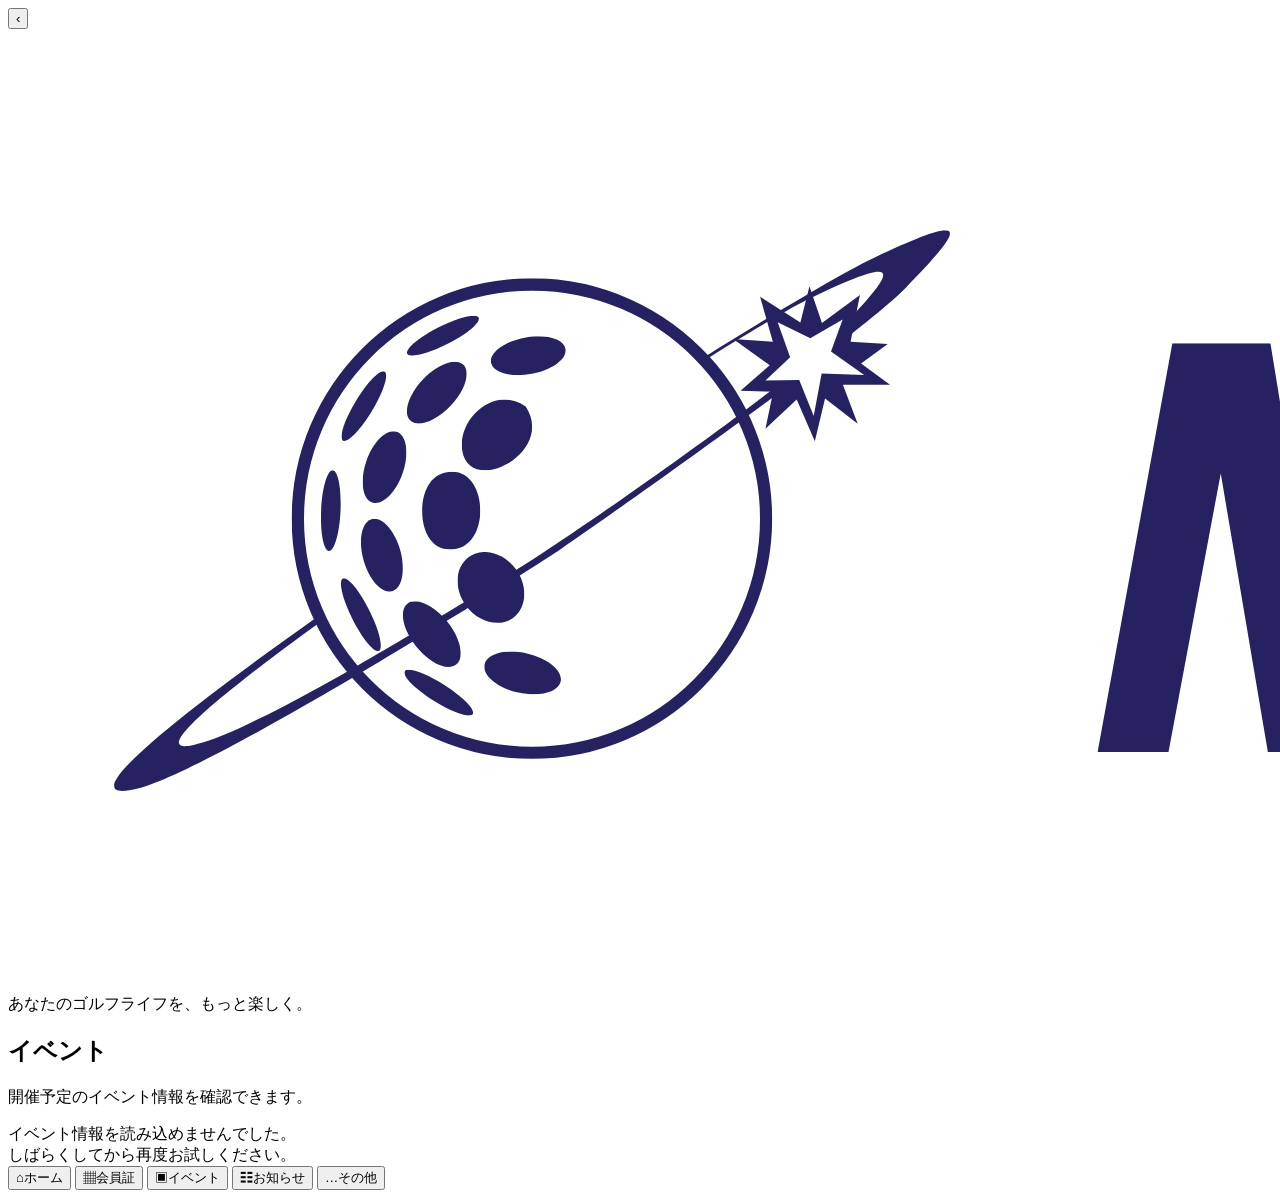
==== event.html @ 8817463b "イベント画面とイベントAPI接続を追加" ====
<!DOCTYPE html>
<html lang="ja">
<head>
  <meta charset="UTF-8" />
  <meta name="viewport" content="width=device-width, initial-scale=1.0" />
  <title>イベント｜METEO</title>

  <link rel="stylesheet" href="css/event.css" />
</head>
<body>
  <main class="app">
    <header class="page-header">
      <button class="back-btn" onclick="goHome()">‹</button>
      <img src="images/logo-horizontal.png" alt="METEO" class="logo" />
      <p class="tagline">あなたのゴルフライフを、もっと楽しく。</p>
    </header>

    <section class="title-section">
      <h1>イベント</h1>
      <p>開催予定のイベント情報を確認できます。</p>
    </section>

    <section id="eventArea" class="event-area">
      <div class="loading-card">イベント情報を読み込み中...</div>
    </section>
  </main>

  <nav class="bottom-nav">
    <button onclick="goHome()">⌂<span>ホーム</span></button>
    <button onclick="goQR()">▦<span>会員証</span></button>
    <button class="active">▣<span>イベント</span></button>
    <button onclick="goNews()">☷<span>お知らせ</span></button>
    <button onclick="goMore()">…<span>その他</span></button>
  </nav>

  <script src="js/event.js"></script>
</body>
</html>
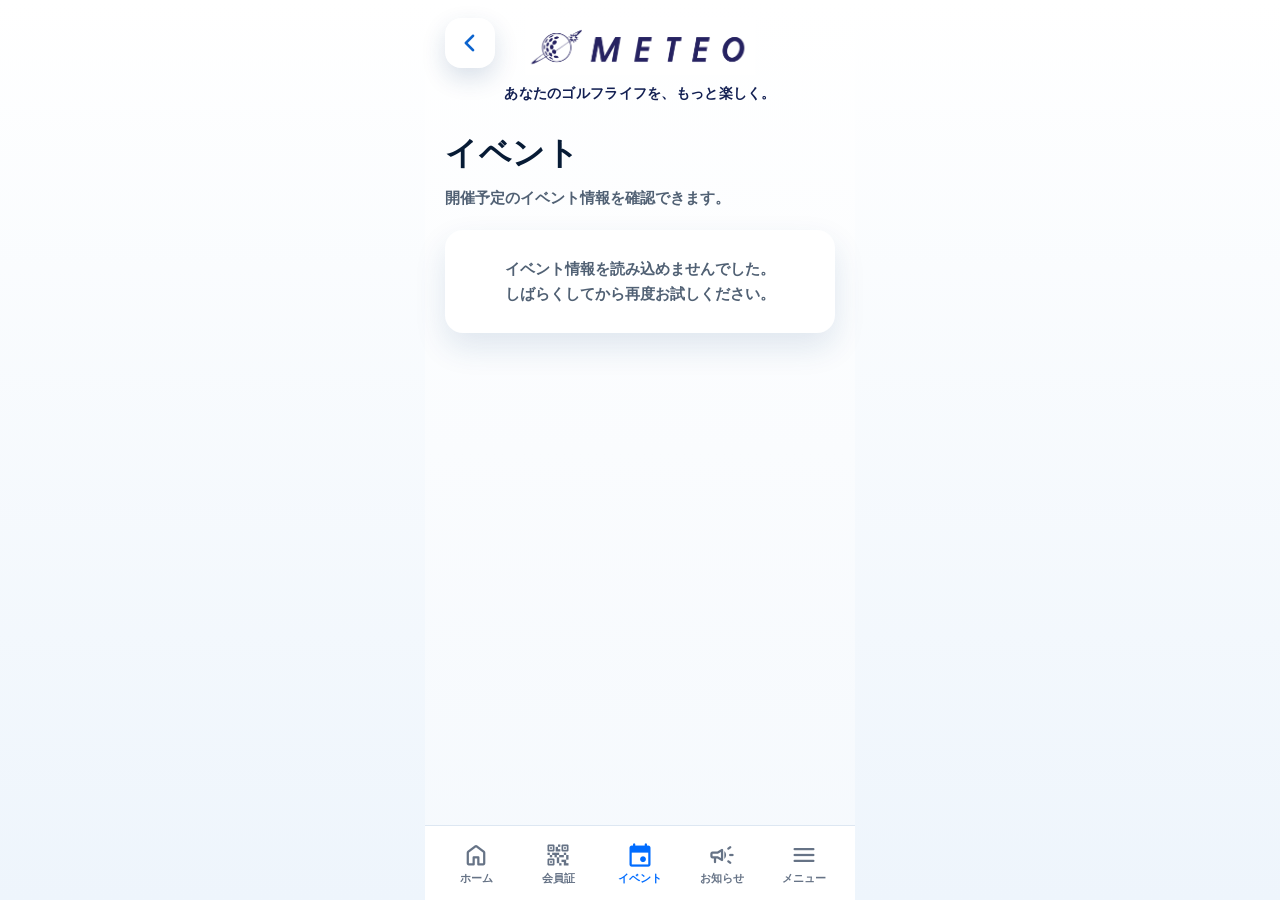
==== commit ea166c66: "戻るボタン修正" ====
--- a/event.html
+++ b/event.html
@@ -1,38 +1,65 @@
 <!DOCTYPE html>
 <html lang="ja">
 <head>
-  <meta charset="UTF-8" />
-  <meta name="viewport" content="width=device-width, initial-scale=1.0" />
-  <title>イベント｜METEO</title>
+  <meta charset="UTF-8">
+  <meta name="viewport" content="width=device-width, initial-scale=1.0, viewport-fit=cover">
+  <title>イベント | METEO</title>
+  <link rel="stylesheet" href="css/event.css">
+  <link href="https://fonts.googleapis.com/css2?family=Material+Symbols+Rounded" rel="stylesheet">
+</head>
 
-  <link rel="stylesheet" href="css/event.css" />
-</head>
 <body>
-  <main class="app">
-    <header class="page-header">
-      <button class="back-btn" onclick="goHome()">‹</button>
-      <img src="images/logo-horizontal.png" alt="METEO" class="logo" />
-      <p class="tagline">あなたのゴルフライフを、もっと楽しく。</p>
-    </header>
+<main class="app">
 
-    <section class="title-section">
-      <h1>イベント</h1>
-      <p>開催予定のイベント情報を確認できます。</p>
-    </section>
+  <header class="page-header">
+    <button class="back-btn" onclick="goHome()" aria-label="戻る">
+      <span class="material-symbols-rounded">chevron_left</span>
+    </button>
 
-    <section id="eventArea" class="event-area">
-      <div class="loading-card">イベント情報を読み込み中...</div>
-    </section>
-  </main>
+    <img src="images/logo-horizontal.png" alt="METEO" class="logo">
+    <p class="copy">あなたのゴルフライフを、もっと楽しく。</p>
+  </header>
+
+  <section class="page-title">
+    <h1>イベント</h1>
+    <p>開催予定のイベント情報を確認できます。</p>
+  </section>
+
+  <section id="eventArea" class="event-area">
+    <div class="loading-card">イベント情報を読み込み中...</div>
+  </section>
+
+  <div class="bottom-space"></div>
 
   <nav class="bottom-nav">
-    <button onclick="goHome()">⌂<span>ホーム</span></button>
-    <button onclick="goQR()">▦<span>会員証</span></button>
-    <button class="active">▣<span>イベント</span></button>
-    <button onclick="goNews()">☷<span>お知らせ</span></button>
-    <button onclick="goMore()">…<span>その他</span></button>
+    <button onclick="goHome()">
+      <span class="material-symbols-rounded">home</span>
+      <small>ホーム</small>
+    </button>
+
+    <button onclick="goQR()">
+      <span class="material-symbols-rounded">qr_code_2</span>
+      <small>会員証</small>
+    </button>
+
+    <button class="active" onclick="goEvent()">
+      <span class="material-symbols-rounded">event</span>
+      <small>イベント</small>
+    </button>
+
+    <button onclick="goNews()">
+      <span class="material-symbols-rounded">campaign</span>
+      <small>お知らせ</small>
+    </button>
+
+    <button onclick="goMore()">
+      <span class="material-symbols-rounded">menu</span>
+      <small>メニュー</small>
+    </button>
   </nav>
 
-  <script src="js/event.js"></script>
+</main>
+
+<script src="js/event.js"></script>
 </body>
 </html>
--- a/css/event.css
+++ b/css/event.css
@@ -0,0 +1,314 @@
+:root{
+  --blue:#0b63ce;
+  --deep:#073f9e;
+  --navy:#121f52;
+  --orange:#ff6b1a;
+  --text:#102033;
+  --muted:#657286;
+  --shadow:0 14px 32px rgba(16,62,120,.12);
+}
+
+*{
+  margin:0;
+  padding:0;
+  box-sizing:border-box;
+  -webkit-tap-highlight-color:transparent;
+}
+
+body{
+  min-height:100vh;
+  background:linear-gradient(180deg,#ffffff 0%,#eef5fc 100%);
+  color:var(--text);
+  font-family:-apple-system,BlinkMacSystemFont,"Yu Gothic","Meiryo",sans-serif;
+}
+
+button{
+  border:none;
+  background:none;
+  color:inherit;
+  font-family:inherit;
+  cursor:pointer;
+}
+
+.app{
+  width:100%;
+  max-width:430px;
+  min-height:100vh;
+  margin:0 auto;
+  padding:18px 20px 0;
+  background:linear-gradient(180deg,#ffffff 0%,#f5f9fd 100%);
+  position:relative;
+}
+
+.page-header{
+  position:relative;
+  text-align:center;
+  margin-bottom:28px;
+}
+
+.back-btn{
+  position:fixed;
+  left:calc(50% - 195px);
+  top:18px;
+  width:50px;
+  height:50px;
+  border-radius:16px;
+  background:#fff;
+  box-shadow:0 10px 24px rgba(16,62,120,.16);
+  display:flex;
+  align-items:center;
+  justify-content:center;
+  color:var(--blue);
+  z-index:999;
+}
+
+.back-btn .material-symbols-rounded{
+  font-size:36px;
+}
+
+.back-btn:active{
+  transform:scale(.96);
+}
+
+.logo{
+  width:230px;
+  max-width:78%;
+  display:block;
+  margin:0 auto;
+}
+
+.copy{
+  margin-top:8px;
+  color:var(--navy);
+  font-size:14px;
+  line-height:1.45;
+  font-weight:800;
+  letter-spacing:.02em;
+}
+
+.page-title{
+  margin-bottom:20px;
+}
+
+.page-title h1{
+  font-size:32px;
+  font-weight:900;
+  color:#071b35;
+  letter-spacing:.02em;
+  margin-bottom:10px;
+}
+
+.page-title p{
+  font-size:15px;
+  font-weight:800;
+  line-height:1.6;
+  color:#516174;
+}
+
+.event-area{
+  display:flex;
+  flex-direction:column;
+  gap:14px;
+}
+
+.loading-card,
+.empty-card{
+  border-radius:18px;
+  background:#fff;
+  box-shadow:var(--shadow);
+  padding:26px 20px;
+  text-align:center;
+  font-size:15px;
+  font-weight:800;
+  line-height:1.7;
+  color:#516174;
+}
+
+.event-card{
+  border-radius:20px;
+  background:#fff;
+  box-shadow:var(--shadow);
+  overflow:hidden;
+}
+
+.event-image-wrap{
+  position:relative;
+  width:100%;
+  height:150px;
+  background:linear-gradient(135deg,#06469f 0%,#0b63ce 52%,#4b97ef 100%);
+  overflow:hidden;
+}
+
+.event-image{
+  width:100%;
+  height:100%;
+  object-fit:cover;
+  display:block;
+}
+
+.event-image-placeholder{
+  width:100%;
+  height:100%;
+  display:flex;
+  align-items:center;
+  justify-content:center;
+  color:#fff;
+  font-size:28px;
+  font-weight:900;
+  letter-spacing:.14em;
+}
+
+.event-badge{
+  position:absolute;
+  left:14px;
+  top:14px;
+  padding:6px 12px;
+  border-radius:999px;
+  background:rgba(255,255,255,.94);
+  color:var(--blue);
+  font-size:12px;
+  font-weight:900;
+  box-shadow:0 6px 16px rgba(0,0,0,.12);
+}
+
+.event-body{
+  padding:18px;
+}
+
+.event-date{
+  font-size:14px;
+  font-weight:900;
+  color:var(--orange);
+  margin-bottom:8px;
+}
+
+.event-title{
+  font-size:22px;
+  font-weight:900;
+  line-height:1.35;
+  color:var(--navy);
+  margin-bottom:12px;
+}
+
+.event-text{
+  font-size:15px;
+  font-weight:700;
+  line-height:1.75;
+  color:#26374b;
+  white-space:pre-wrap;
+  margin-bottom:16px;
+}
+
+.event-meta{
+  border-radius:16px;
+  background:#f6f9fd;
+  overflow:hidden;
+  margin-top:14px;
+}
+
+.event-meta-row{
+  display:grid;
+  grid-template-columns:74px 1fr;
+  gap:10px;
+  padding:13px 14px;
+  border-bottom:1px solid #e7eef7;
+  font-size:14px;
+  line-height:1.45;
+}
+
+.event-meta-row:last-child{
+  border-bottom:none;
+}
+
+.event-meta-row span:first-child{
+  color:#64748b;
+  font-weight:900;
+}
+
+.event-meta-row span:last-child{
+  color:#102033;
+  font-weight:800;
+}
+
+.event-link{
+  margin-top:16px;
+  height:48px;
+  border-radius:14px;
+  background:linear-gradient(135deg,#00429d 0%,#0b67d6 100%);
+  color:#fff;
+  display:flex;
+  align-items:center;
+  justify-content:center;
+  font-size:15px;
+  font-weight:900;
+  text-decoration:none;
+}
+
+.more-card{
+  display:none;
+}
+
+.bottom-space{
+  height:92px;
+}
+
+.bottom-nav{
+  position:fixed;
+  left:50%;
+  bottom:0;
+  transform:translateX(-50%);
+  width:100%;
+  max-width:430px;
+  padding:8px 10px calc(8px + env(safe-area-inset-bottom));
+  background:rgba(255,255,255,.96);
+  border-top:1px solid rgba(220,230,242,.95);
+  backdrop-filter:blur(18px);
+  display:grid;
+  grid-template-columns:repeat(5,1fr);
+  z-index:20;
+}
+
+.bottom-nav button{
+  min-height:58px;
+  border-radius:14px;
+  color:#667386;
+  display:flex;
+  flex-direction:column;
+  align-items:center;
+  justify-content:center;
+  gap:2px;
+  border:none;
+  background:none;
+  cursor:pointer;
+}
+
+.bottom-nav .material-symbols-rounded{
+  font-size:28px;
+}
+
+.bottom-nav small{
+  font-size:11px;
+  font-weight:900;
+}
+
+.bottom-nav .active{
+  color:#006cff;
+}
+
+.bottom-nav .active .material-symbols-rounded{
+  font-variation-settings:"FILL" 1;
+}
+
+@media(max-width:380px){
+  .app{padding:16px 16px 0;}
+  .logo{width:210px;}
+  .page-title h1{font-size:29px;}
+  .event-title{font-size:20px;}
+  .event-image-wrap{height:132px;}
+}
+
+@media(max-width:430px){
+  .back-btn{
+    left:20px;
+  }
+}
